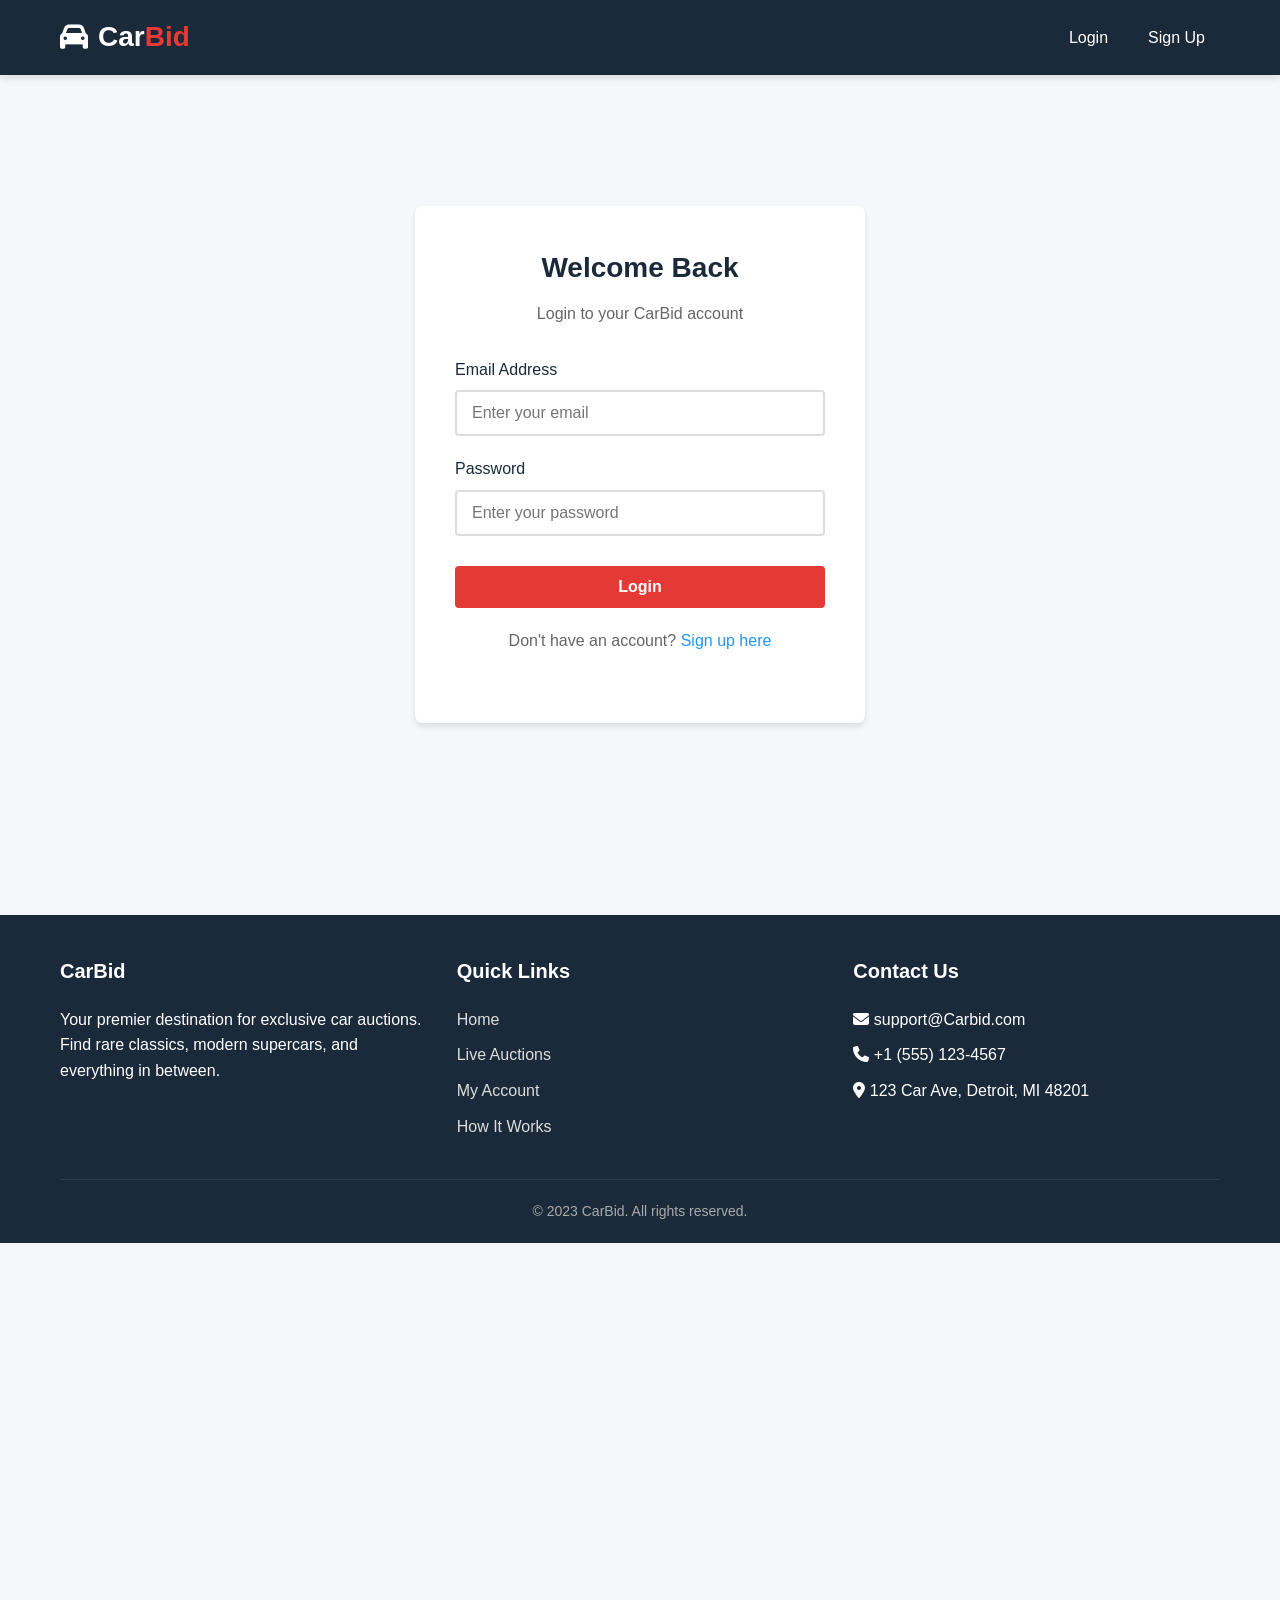
==== index.html @ 75d28a66 "Add files via upload" ====
<!doctype html>
<html lang="en">
  <head>
    <meta charset="UTF-8" />
    <meta name="viewport" content="width=device-width, initial-scale=1.0" />
    <title>CarBid</title>
    <link
      rel="stylesheet"
      href="https://cdnjs.cloudflare.com/ajax/libs/font-awesome/6.4.0/css/all.min.css"
    />
    <link rel="stylesheet" href="styles.css" />
  </head>
  <body class="logged-out">
    <!-- Header & Navigation -->
    <header>
      <div class="container">
        <nav>
          <div class="logo"><i class="fas fa-car"></i> Car<span>Bid</span></div>

          <div class="hamburger" id="hamburger">
            <i class="fas fa-bars"></i>
          </div>

          <!-- Navigation for logged in users -->
          <ul class="nav-links" id="navLinks">
            <li>
              <a href="#" class="nav-link active" data-page="home">Home</a>
            </li>
            <li>
              <a href="#" class="nav-link" data-page="auction">Live Auction</a>
            </li>
            <li>
              <a href="#" class="nav-link" data-page="profile">My Profile</a>
            </li>
            <li>
              <a href="#" class="nav-link" data-page="checkout">Checkout</a>
            </li>
            <li><a href="#" id="logoutBtn">Logout</a></li>
          </ul>

          <!-- Logged in users -->
          <div class="user-info">
            <i class="fas fa-user-circle"></i>
            <span id="username">Alex Morgan</span>
          </div>

          <!-- Logged out users -->
          <div class="auth-links">
            <a href="#" class="login-link" data-page="login">Login</a>
            <a href="#" class="signup-link" data-page="signup">Sign Up</a>
          </div>
        </nav>
      </div>
    </header>

    <!-- Main Content -->
    <main>
      <!-- Login Page -->
      <section class="page" id="login">
        <div class="container">
          <div class="auth-container">
            <div class="auth-box">
              <h2>Welcome Back</h2>
              <p>Login to your CarBid account</p>

              <form class="auth-form" id="loginForm">
                <div class="form-group">
                  <label for="loginEmail">Email Address</label>
                  <input
                    type="email"
                    id="loginEmail"
                    placeholder="Enter your email"
                    required
                  />
                </div>

                <div class="form-group">
                  <label for="loginPassword">Password</label>
                  <input
                    type="password"
                    id="loginPassword"
                    placeholder="Enter your password"
                    required
                  />
                </div>

                <button type="submit" class="btn">Login</button>
              </form>

              <div class="auth-switch">
                <p>
                  Don't have an account?
                  <a href="#" data-page="signup">Sign up here</a>
                </p>
              </div>
            </div>
          </div>
        </div>
      </section>

      <!-- Signup Page -->
      <section class="page" id="signup">
        <div class="container">
          <div class="auth-container">
            <div class="auth-box">
              <h2>Create Account</h2>
              <p>Join CarBid to start bidding on amazing cars</p>

              <form class="auth-form" id="signupForm">
                <div class="form-group">
                  <label for="signupName">Full Name</label>
                  <input
                    type="text"
                    id="signupName"
                    placeholder="Enter your full name"
                    required
                  />
                </div>

                <div class="form-group">
                  <label for="signupEmail">Email Address</label>
                  <input
                    type="email"
                    id="signupEmail"
                    placeholder="Enter your email"
                    required
                  />
                </div>

                <div class="form-group">
                  <label for="signupPassword">Password</label>
                  <input
                    type="password"
                    id="signupPassword"
                    placeholder="Create a password"
                    required
                  />
                </div>

                <div class="form-group">
                  <label for="confirmPassword">Confirm Password</label>
                  <input
                    type="password"
                    id="confirmPassword"
                    placeholder="Confirm your password"
                    required
                  />
                </div>

                <button type="submit" class="btn">Create Account</button>
              </form>

              <div class="auth-switch">
                <p>
                  Already have an account?
                  <a href="#" data-page="login">Login here</a>
                </p>
              </div>
            </div>
          </div>
        </div>
      </section>

      <!-- Home/Landing Page -->
      <section class="page active" id="home">
        <div class="container">
          <div class="hero">
            <h1>Discover Rare & Classic Cars</h1>
            <p>
              Join thousands of car enthusiasts in exclusive auctions. From
              vintage classics to modern supercars, find your dream vehicle.
            </p>
            <a href="#" class="btn" data-page="auction">Browse Cars</a>
          </div>

          <div class="featured-cars">
            <h2 class="section-title">Featured Car Auctions</h2>
            <div class="car-grid" id="featuredCars">
              <!-- Car cards -->
            </div>
          </div>
        </div>
      </section>

      <!-- Auction Page -->
      <section class="page" id="auction">
        <div class="container">
          <h2 class="section-title">
            Live Auction: 1967 Ford Mustang Shelby GT500
          </h2>

          <div class="car-detail">
            <div class="car-images">
              <img
                src="./images/ford3.jpg"
                alt="1967 Ford Mustang Shelby GT500"
                class="main-image"
                id="mainImage"
              />
              <div class="thumbnail-container">
                <img
                  src="./images/ford3.jpg"
                  alt="Car Thumbnail 3"
                  class="thumbnail"
                  data-image="./images/ford3.jpg"
                />
                <img
                  src="./images/ford4.jpg"
                  alt="Car Thumbnail 3"
                  class="thumbnail"
                  data-image="./images/ford4.jpg"
                />
                <img
                  src="./images/ford5.jpg"
                  alt="Car Thumbnail 3"
                  class="thumbnail"
                  data-image="./images/ford5.jpg"
                />
              </div>
            </div>

            <div class="car-sidebar">
              <div class="current-bid">$125,500</div>
              <div class="bid-info">
                <div>
                  <p>Current Bid</p>
                  <p>Starting Bid: <strong>$95,000</strong></p>
                </div>
                <div>
                  <p>Bids: <strong>32</strong></p>
                  <p><i class="fas fa-users"></i> 18 bidders</p>
                </div>
              </div>

              <div class="time-left">
                <i class="fas fa-clock"></i>
                <span>Auction ends in:</span>
              </div>
              <div class="countdown" id="auctionCountdown">
                <!-- Countdown -->
              </div>

              <div class="bid-form">
                <h3>Place Your Bid</h3>
                <div class="bid-input">
                  <input
                    type="number"
                    id="bidAmount"
                    min="125500"
                    value="126000"
                    step="500"
                  />
                  <button id="placeBid">Place Bid</button>
                </div>
                <p>Minimum bid: <strong>$126,000</strong></p>
              </div>

              <div
                class="car-details"
                style="margin-top: 25px; background: none; padding: 0"
              >
                <h3>Car Details</h3>
                <p>
                  This 1967 Ford Mustang Shelby GT500 is a numbers-matching
                  example with only 42,000 original miles. Finished in iconic
                  blue with white racing stripes, it features the original 428ci
                  V8 engine and 4-speed manual transmission. Complete with
                  documentation and recent full restoration.
                </p>
                <p><strong>Year:</strong> 1967</p>
                <p><strong>Mileage:</strong> 42,000 miles</p>
                <p><strong>Engine:</strong> 428ci V8</p>
                <p><strong>Transmission:</strong> 4-speed manual</p>
                <p><strong>Condition:</strong> Restored</p>
                <p><strong>Location:</strong> Los Angeles, CA</p>
              </div>
            </div>
          </div>

          <!-- Bidders List Section -->

          <div class="bid-history">
            <h3>Current Bidders</h3>
            <div id="bidHistoryList">
              <!-- Bid history -->
            </div>
          </div>
        </div>
      </section>

      <!-- Profile Page -->
      <section class="page" id="profile">
        <div class="container">
          <div class="profile-header">
            <img
              src="https://images.unsplash.com/photo-1507003211169-0a1dd7228f2d?ixlib=rb-4.0.3&ixid=M3wxMjA3fDB8MHxwaG90by1wYWdlfHx8fGVufDB8fHx8fA%3D%3D&Car=format&fit=crop&w=500&q=80"
              alt="Profile Picture"
              class="profile-avatar"
            />
            <div class="profile-info">
              <h2>Alex Morgan</h2>
              <p><i class="fas fa-map-marker-alt"></i> New York, USA</p>
              <p>Car enthusiast since 2015</p>
              <div class="profile-stats">
                <div class="stat">
                  <div class="stat-value">18</div>
                  <div class="stat-label">Cars Won</div>
                </div>
                <div class="stat">
                  <div class="stat-value">87</div>
                  <div class="stat-label">Total Bids</div>
                </div>
                <div class="stat">
                  <div class="stat-value">100%</div>
                  <div class="stat-label">Positive Feedback</div>
                </div>
              </div>
            </div>
          </div>

          <div class="profile-content">
            <div class="profile-card">
              <h3>My Active Bids</h3>
              <div id="activeBids">
                <!-- Active bids -->
              </div>
            </div>

            <div class="profile-card">
              <h3>Won Auctions</h3>
              <div id="wonAuctions">
                <!-- Won auctions -->
              </div>
            </div>

            <div class="profile-card">
              <h3>Account Settings</h3>
              <div class="form-group">
                <label for="profileName">Full Name</label>
                <input type="text" id="profileName" value="Alex Morgan" />
              </div>
              <div class="form-group">
                <label for="profileEmail">Email Address</label>
                <input
                  type="email"
                  id="profileEmail"
                  value="alex.morgan@example.com"
                />
              </div>
              <div class="form-group">
                <label for="profileLocation">Location</label>
                <input type="text" id="profileLocation" value="New York, USA" />
              </div>
              <button class="btn" style="width: 100%; margin-top: 10px">
                Update Profile
              </button>
            </div>
          </div>
        </div>
      </section>

      <!-- Checkout Page -->
      <section class="page" id="checkout">
        <div class="container">
          <h2 class="section-title">Checkout</h2>

          <div class="checkout-container">
            <div class="checkout-form">
              <h3>Shipping Information</h3>
              <div class="form-group">
                <label for="fullName">Full Name</label>
                <input type="text" id="fullName" value="Alex Morgan" />
              </div>
              <div class="form-group">
                <label for="address">Address</label>
                <input type="text" id="address" value="123 Main Street" />
              </div>
              <div class="form-row">
                <div class="form-group">
                  <label for="city">City</label>
                  <input type="text" id="city" value="New York" />
                </div>
                <div class="form-group">
                  <label for="state">State</label>
                  <input type="text" id="state" value="NY" />
                </div>
                <div class="form-group">
                  <label for="zipCode">ZIP Code</label>
                  <input type="text" id="zipCode" value="10001" />
                </div>
              </div>

              <h3 style="margin-top: 30px">Payment Method</h3>
              <div class="form-group">
                <label for="cardNumber">Card Number</label>
                <input
                  type="text"
                  id="cardNumber"
                  value="**** **** **** 1234"
                />
              </div>
              <div class="form-row">
                <div class="form-group">
                  <label for="expiryDate">Expiry Date</label>
                  <input type="text" id="expiryDate" value="12/25" />
                </div>
                <div class="form-group">
                  <label for="cvv">CVV</label>
                  <input type="text" id="cvv" value="***" />
                </div>
              </div>

              <button
                class="btn"
                id="completePurchase"
                style="width: 100%; margin-top: 20px; padding: 15px"
              >
                Complete Purchase
              </button>
            </div>

            <div class="checkout-summary">
              <h3>Order Summary</h3>
              <div class="checkout-item">
                <img
                  src="./images/ford4.jpg"
                  alt="1967 Ford Mustang Shelby GT500"
                />
                <div>
                  <h4>1967 Ford Mustang Shelby GT500</h4>
                  <p>Winning Bid: <strong>$125,500</strong></p>
                </div>
              </div>

              <div class="summary-item">
                <span>Item Subtotal</span>
                <span>$125,500.00</span>
              </div>
              <div class="summary-item">
                <span>Shipping</span>
                <span>$2,500.00</span>
              </div>
              <div class="summary-item">
                <span>Tax</span>
                <span>$10,040.00</span>
              </div>
              <div class="summary-item summary-total">
                <span>Total</span>
                <span>$138,040.00</span>
              </div>

              <div style="margin-top: 25px; font-size: 14px; color: #666">
                <p>
                  <i class="fas fa-shield-alt"></i> Your payment is secure and
                  encrypted
                </p>
                <p><i class="fas fa-undo"></i> 7-day inspection period</p>
                <p>
                  <i class="fas fa-shipping-fast"></i> Vehicle delivery: 10-14
                  business days
                </p>
              </div>
            </div>
          </div>
        </div>
      </section>
    </main>

    <!-- Footer -->
    <footer>
      <div class="container">
        <div class="footer-content">
          <div class="footer-section">
            <h3>CarBid</h3>
            <p>
              Your premier destination for exclusive car auctions. Find rare
              classics, modern supercars, and everything in between.
            </p>
          </div>
          <div class="footer-section">
            <h3>Quick Links</h3>
            <ul>
              <li><a href="#" data-page="home">Home</a></li>
              <li><a href="#" data-page="auction">Live Auctions</a></li>
              <li><a href="#" data-page="profile">My Account</a></li>
              <li><a href="#">How It Works</a></li>
            </ul>
          </div>
          <div class="footer-section">
            <h3>Contact Us</h3>
            <ul>
              <li><i class="fas fa-envelope"></i> support@Carbid.com</li>
              <li><i class="fas fa-phone"></i> +1 (555) 123-4567</li>
              <li>
                <i class="fas fa-map-marker-alt"></i> 123 Car Ave, Detroit, MI
                48201
              </li>
            </ul>
          </div>
        </div>

        <div class="copyright">
          <p>&copy; 2023 CarBid. All rights reserved.</p>
        </div>
      </div>
    </footer>

    <!-- Notification -->
    <div class="notification" id="notification">
      <span id="notificationText">Your bid has been placed successfully!</span>
    </div>
    <script type="module">
      //
      // if (isLoggedIn === true) {
      //   console.log(isLoggedIn);
      //   return navigateToPage("home");
      // } else {
      //   console.log("false");
      //   return navigateToPage("login");
      // }
      window.addEventListener("load", function () {
        if (!isLoggedIn) {
          navigateToPage("login");
        } 
      });
    </script>
    <script src="index.js"></script>
  </body>
</html>
---- styles.css ----
* {
    margin: 0;
    padding: 0;
    box-sizing: border-box;
    font-family: 'Segoe UI', Tahoma, Geneva, Verdana, sans-serif;
}

:root {
    --primary: #1a2a3a;
    --secondary: #e53935;
    --accent: #2196f3;
    --light: #f5f7fa;
    --dark: #1a2a3a;
    --success: #4caf50;
    --warning: #ff9800;
    --shadow: 0 4px 6px rgba(0, 0, 0, 0.1);
    --transition: all 0.3s ease;
}

body {
    background-color: #f5f7fa;
    color: #333;
    line-height: 1.6;
}

.container {
    width: 100%;
    max-width: 1200px;
    margin: 0 auto;
    padding: 0 20px;
}

/* Header & Navigation */
header {
    background-color: var(--primary);
    color: white;
    padding: 15px 0;
    position: sticky;
    top: 0;
    z-index: 100;
    box-shadow: var(--shadow);
}

nav {
    display: flex;
    justify-content: space-between;
    align-items: center;
}

.logo {
    font-size: 28px;
    font-weight: 700;
    color: white;
    display: flex;
    align-items: center;
}

.logo span {
    color: var(--secondary);
}

.logo i {
    margin-right: 10px;
}

.nav-links {
    display: flex;
    list-style: none;
}

.nav-links li {
    margin-left: 25px;
}

.nav-links a {
    color: white;
    text-decoration: none;
    font-weight: 500;
    padding: 8px 12px;
    border-radius: 4px;
    transition: var(--transition);
}

.nav-links a:hover, .nav-links a.active {
    background-color: var(--secondary);
}

.user-info {
    display: flex;
    align-items: center;
}

.user-info i {
    margin-right: 8px;
    font-size: 20px;
}
@media (max-width: 768px){
    nav .user-info{
        display: none;
    }
}
.hamburger {
    display: none;
    font-size: 24px;
    cursor: pointer;
}

/* Authentication Links */
.auth-links {
    display: flex;
    gap: 10px;
}

.auth-links a {
    color: white;
    text-decoration: none;
    padding: 8px 15px;
    border-radius: 4px;
    font-weight: 500;
    transition: var(--transition);
}

.auth-links .login-btn {
    background-color: transparent;
    border: 1px solid rgba(255, 255, 255, 0.3);
}

.auth-links .signup-btn {
    background-color: var(--secondary);
}

.auth-links a:hover {
    background-color: var(--secondary);
}

/* Main Content */
main {
    min-height: calc(100vh - 150px);
}

/* Page Sections - Hidden by default */
.page {
    display: none;
    padding: 30px 0;
}

.page.active {
    display: block;
}

/* Login & Signup Pages */
.auth-container {
    display: flex;
    justify-content: center;
    align-items: center;
    min-height: 80vh;
}

.auth-box {
    background-color: white;
    border-radius: 8px;
    padding: 40px;
    width: 100%;
    max-width: 450px;
    box-shadow: var(--shadow);
}

.auth-box h2 {
    font-size: 28px;
    color: var(--primary);
    margin-bottom: 10px;
    text-align: center;
}

.auth-box p {
    color: #666;
    margin-bottom: 30px;
    text-align: center;
}

.auth-form .form-group {
    margin-bottom: 20px;
}

.auth-form label {
    display: block;
    margin-bottom: 8px;
    font-weight: 500;
    color: var(--primary);
}

.auth-form input {
    width: 100%;
    padding: 12px 15px;
    border: 2px solid #ddd;
    border-radius: 4px;
    font-size: 16px;
    transition: var(--transition);
}

.auth-form input:focus {
    border-color: var(--accent);
    outline: none;
}

.auth-form .btn {
    width: 100%;
    margin-top: 10px;
}

.auth-switch {
    text-align: center;
    margin-top: 20px;
    color: #666;
}

.auth-switch a {
    color: var(--accent);
    text-decoration: none;
    font-weight: 500;
}

/* Landing Page */
.hero {
    background: linear-gradient(rgba(6, 22, 18, 0.15), rgba(12, 44, 36, 0.30)), url('./images/hero.jpg');
    background-size: cover;
    background-position: center;
    color: white;
    padding: 80px 0;
    text-align: center;
    border-radius: 8px;
    margin-bottom: 40px;
}

.hero h1 {
    font-size: 48px;
    margin-bottom: 20px;
}

.hero p {
    font-size: 20px;
    max-width: 700px;
    margin: 0 auto 30px;
}

.btn {
    display: inline-block;
    background-color: var(--secondary);
    color: white;
    padding: 12px 30px;
    border: none;
    border-radius: 4px;
    cursor: pointer;
    font-weight: 600;
    text-decoration: none;
    transition: var(--transition);
    font-size: 16px;
}

.btn:hover {
    background-color: #c62828;
    transform: translateY(-3px);
    box-shadow: 0 10px 20px rgba(0, 0, 0, 0.2);
}

.featured-cars {
    margin-top: 50px;
}

.section-title {
    font-size: 32px;
    margin-bottom: 30px;
    color: var(--primary);
    position: relative;
    padding-bottom: 10px;
}

.section-title:after {
    content: '';
    position: absolute;
    bottom: 0;
    left: 0;
    width: 70px;
    height: 4px;
    background-color: var(--secondary);
}

.car-grid {
    display: grid;
    grid-template-columns: repeat(auto-fill, minmax(280px, 1fr));
    gap: 25px;
}

.car-card {
    background-color: white;
    border-radius: 8px;
    overflow: hidden;
    box-shadow: var(--shadow);
    transition: var(--transition);
}

.car-card:hover {
    transform: translateY(-10px);
    box-shadow: 0 15px 30px rgba(0, 0, 0, 0.15);
}

.car-img {
    height: 200px;
    width: 100%;
    object-fit: cover;
}

.car-info {
    padding: 20px;
}

.car-title {
    font-size: 20px;
    margin-bottom: 10px;
    color: var(--primary);
}

.car-details {
    color: #666;
    margin-bottom: 15px;
    font-size: 14px;
    display: flex;
    flex-wrap: wrap;
    gap: 10px;
}

.car-details span {
    background-color: #f0f0f0;
    padding: 3px 8px;
    border-radius: 4px;
    font-size: 12px;
}

.car-price {
    font-size: 22px;
    font-weight: 700;
    color: var(--secondary);
    margin-bottom: 15px;
}

.time-left {
    display: flex;
    align-items: center;
    color: var(--primary);
    font-weight: 500;
    margin-bottom: 15px;
}

.time-left i {
    margin-right: 8px;
    color: var(--secondary);
}

/* Auction Page */
.car-detail {
    display: flex;
    flex-wrap: wrap;
    gap: 30px;
    margin-bottom: 40px;
}

.car-images {
    flex: 1;
    min-width: 300px;
}

.main-image {
    width: 100%;
    height: 400px;
    object-fit: cover;
    border-radius: 8px;
    margin-bottom: 15px;
}

.thumbnail-container {
    display: flex;
    gap: 10px;
}

.thumbnail {
    width: 80px;
    height: 80px;
    object-fit: cover;
    border-radius: 4px;
    cursor: pointer;
    opacity: 0.7;
    transition: var(--transition);
}

.thumbnail.active, .thumbnail:hover {
    opacity: 1;
    border: 2px solid var(--secondary);
}

.car-sidebar {
    flex: 1;
    min-width: 300px;
    background-color: white;
    padding: 25px;
    border-radius: 8px;
    box-shadow: var(--shadow);
}

.current-bid {
    font-size: 36px;
    color: var(--secondary);
    font-weight: 700;
    margin-bottom: 10px;
}

.bid-info {
    display: flex;
    justify-content: space-between;
    margin-bottom: 20px;
    padding-bottom: 15px;
    border-bottom: 1px solid #eee;
}

.bid-form {
    margin-top: 25px;
}

.bid-input {
    display: flex;
    margin-bottom: 20px;
}

.bid-input input {
    flex: 1;
    padding: 12px 15px;
    border: 2px solid #ddd;
    border-radius: 4px 0 0 4px;
    font-size: 16px;
}

.bid-input button {
    background-color: var(--accent);
    color: white;
    border: none;
    padding: 0 20px;
    border-radius: 0 4px 4px 0;
    cursor: pointer;
    font-weight: 600;
    transition: var(--transition);
}

.bid-input button:hover {
    background-color: #1976d2;
}

/* Bidders List Section */
.bidders-section {
    background-color: white;
    border-radius: 8px;
    padding: 25px;
    margin-top: 30px;
    box-shadow: var(--shadow);
}

.bidders-list {
    display: grid;
    grid-template-columns: repeat(auto-fill, minmax(200px, 1fr));
    gap: 15px;
    margin-top: 20px;
}

.bidder-card {
    display: flex;
    align-items: center;
    padding: 15px;
    background-color: #f9f9f9;
    border-radius: 8px;
    transition: var(--transition);
}

.bidder-card:hover {
    background-color: #f0f0f0;
}

.bidder-avatar {
    width: 50px;
    height: 50px;
    border-radius: 50%;
    object-fit: cover;
    margin-right: 15px;
}

.bidder-info h4 {
    font-size: 16px;
    margin-bottom: 5px;
    color: var(--primary);
}

.bidder-info p {
    font-size: 14px;
    color: #666;
}

.bidder-bid {
    margin-left: auto;
    font-weight: 700;
    color: var(--secondary);
}

.bid-history {
    background-color: white;
    border-radius: 8px;
    padding: 25px;
    box-shadow: var(--shadow);
    margin-top: 30px;
}

.bid-history h3 {
    margin-bottom: 20px;
    color: var(--primary);
}

.bid-item {
    display: flex;
    justify-content: space-between;
    padding: 12px 0;
    border-bottom: 1px solid #eee;
}

.bid-item:last-child {
    border-bottom: none;
}

/* Profile Page */
.profile-header {
    background-color: white;
    border-radius: 8px;
    padding: 30px;
    margin-bottom: 30px;
    box-shadow: var(--shadow);
    display: flex;
    align-items: center;
    flex-wrap: wrap;
    gap: 25px;
}

.profile-avatar {
    width: 120px;
    height: 120px;
    border-radius: 50%;
    object-fit: cover;
    border: 5px solid var(--light);
}

.profile-info h2 {
    font-size: 28px;
    color: var(--primary);
    margin-bottom: 5px;
}

.profile-info p {
    color: #666;
    margin-bottom: 10px;
}

.profile-stats {
    display: flex;
    gap: 30px;
    margin-top: 15px;
}

.stat {
    text-align: center;
}

.stat-value {
    font-size: 24px;
    font-weight: 700;
    color: var(--secondary);
}

.stat-label {
    font-size: 14px;
    color: #666;
}

.profile-content {
    display: grid;
    grid-template-columns: repeat(auto-fill, minmax(300px, 1fr));
    gap: 25px;
}

.profile-card {
    background-color: white;
    border-radius: 8px;
    padding: 25px;
    box-shadow: var(--shadow);
}

.profile-card h3 {
    color: var(--primary);
    margin-bottom: 20px;
    padding-bottom: 10px;
    border-bottom: 1px solid #eee;
}

/* Checkout Page */
.checkout-container {
    display: flex;
    flex-wrap: wrap;
    gap: 30px;
}

.checkout-form {
    flex: 2;
    min-width: 300px;
    background-color: white;
    border-radius: 8px;
    padding: 30px;
    box-shadow: var(--shadow);
}

.checkout-summary {
    flex: 1;
    min-width: 250px;
    background-color: white;
    border-radius: 8px;
    padding: 30px;
    box-shadow: var(--shadow);
    align-self: flex-start;
}

.form-group {
    margin-bottom: 20px;
}

.form-group label {
    display: block;
    margin-bottom: 8px;
    font-weight: 500;
    color: var(--primary);
}

.form-group input, .form-group select {
    width: 100%;
    padding: 12px 15px;
    border: 2px solid #ddd;
    border-radius: 4px;
    font-size: 16px;
    transition: var(--transition);
}

.form-group input:focus, .form-group select:focus {
    border-color: var(--accent);
    outline: none;
}

.form-row {
    display: flex;
    gap: 15px;
}

.form-row .form-group {
    flex: 1;
}

.summary-item {
    display: flex;
    justify-content: space-between;
    padding: 12px 0;
    border-bottom: 1px solid #eee;
}

.summary-total {
    font-size: 22px;
    font-weight: 700;
    color: var(--primary);
    margin-top: 15px;
    padding-top: 15px;
    border-top: 2px solid #eee;
}

.checkout-item {
    display: flex;
    align-items: center;
    margin-bottom: 20px;
    padding-bottom: 20px;
    border-bottom: 1px solid #eee;
}

.checkout-item img {
    width: 80px;
    height: 80px;
    object-fit: cover;
    border-radius: 4px;
    margin-right: 15px;
}

/* Footer */
footer {
    background-color: var(--primary);
    color: white;
    padding: 40px 0 20px;
    margin-top: 60px;
}

.footer-content {
    display: flex;
    flex-wrap: wrap;
    justify-content: space-between;
    gap: 30px;
    margin-bottom: 30px;
}

.footer-section {
    flex: 1;
    min-width: 200px;
}

.footer-section h3 {
    font-size: 20px;
    margin-bottom: 20px;
    color: white;
}

.footer-section ul {
    list-style: none;
}

.footer-section ul li {
    margin-bottom: 10px;
}

.footer-section ul li a {
    color: #ddd;
    text-decoration: none;
    transition: var(--transition);
}

.footer-section ul li a:hover {
    color: var(--secondary);
    padding-left: 5px;
}

.copyright {
    text-align: center;
    padding-top: 20px;
    border-top: 1px solid rgba(255, 255, 255, 0.1);
    color: #aaa;
    font-size: 14px;
}

/* Responsive Design */
@media (max-width: 992px) {
    .hero h1 {
        font-size: 36px;
    }
    
    .hero p {
        font-size: 18px;
    }
}

@media (max-width: 768px) {
    .hamburger {
        display: block;
    }
    
    .nav-links {
        position: fixed;
        top: 70px;
        left: -100%;
        flex-direction: column;
        background-color: var(--primary);
        width: 100%;
        text-align: center;
        padding: 20px 0;
        transition: var(--transition);
        box-shadow: 0 10px 15px rgba(0, 0, 0, 0.1);
    }
    
    .nav-links.active {
        left: 0;
    }
    
    .nav-links li {
        margin: 15px 0;
    }
    
    .auth-links {
        display: none;
    }
    
    .hero {
        padding: 50px 0;
    }
    
    .hero h1 {
        font-size: 32px;
    }
    
    .hero p {
        font-size: 16px;
    }
    
    .section-title {
        font-size: 28px;
    }
    
    .car-detail {
        flex-direction: column;
    }
}

@media (max-width: 576px) {
    .container {
        padding: 0 15px;
    }
    
    .hero {
        padding: 40px 0;
    }
    
    .btn {
        padding: 10px 20px;
        font-size: 15px;
    }
    
    .car-price {
        font-size: 20px;
    }
    
    .current-bid {
        font-size: 30px;
    }
    
    .profile-header {
        flex-direction: column;
        text-align: center;
    }
    
    .profile-stats {
        justify-content: center;
    }
    
    .form-row {
        flex-direction: column;
        gap: 0;
    }
    
    .auth-box {
        padding: 30px 20px;
    }
}

/* Notifications */
.notification {
    position: fixed;
    bottom: 20px;
    right: 20px;
    background-color: var(--success);
    color: white;
    padding: 15px 25px;
    border-radius: 4px;
    box-shadow: 0 5px 15px rgba(0, 0, 0, 0.2);
    z-index: 1000;
    transform: translateY(100px);
    opacity: 0;
    transition: var(--transition);
}

.notification.show {
    transform: translateY(0);
    opacity: 1;
}

/* Countdown timer */
.countdown {
    display: flex;
    justify-content: center;
    gap: 10px;
    margin-top: 10px;
}

.countdown-item {
    text-align: center;
    background-color: var(--primary);
    color: white;
    padding: 8px;
    border-radius: 4px;
    min-width: 50px;
}

.countdown-value {
    font-size: 20px;
    font-weight: 700;
}

.countdown-label {
    font-size: 10px;
    text-transform: uppercase;
}

/* Authentication state */
.logged-in .login-link,
.logged-in .signup-link {
    display: none;
}

.logged-out .user-info,
.logged-out .nav-links {
    display: none;
}

/* Hidden elements */
.hidden {
    display: none !important;
}
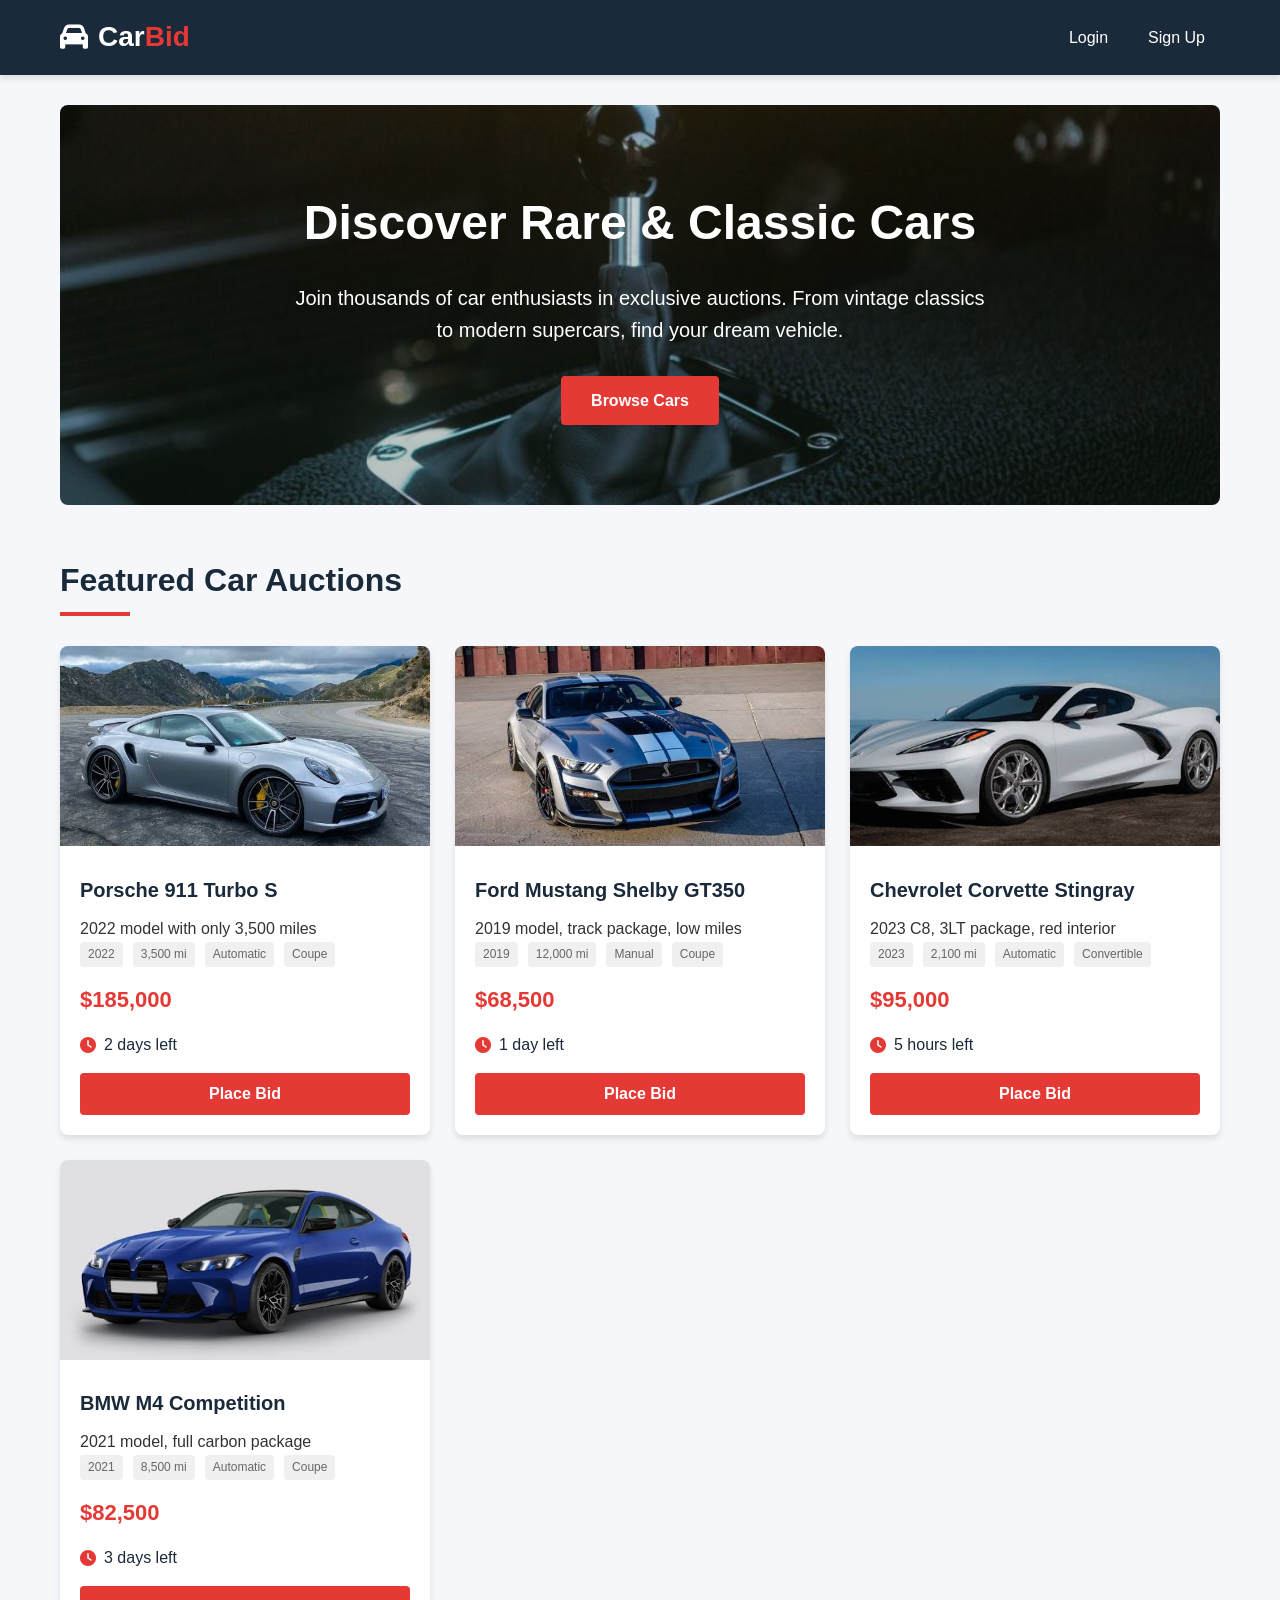
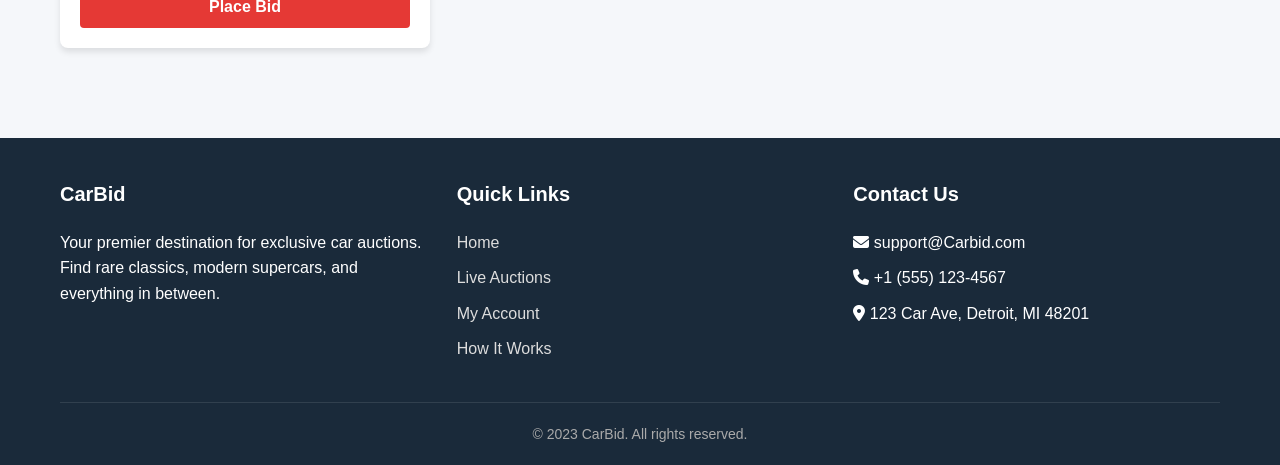
==== commit b3973d4e: "Add files via upload" ====
--- a/index.html
+++ b/index.html
@@ -55,112 +55,6 @@
 
     <!-- Main Content -->
     <main>
-      <!-- Login Page -->
-      <section class="page" id="login">
-        <div class="container">
-          <div class="auth-container">
-            <div class="auth-box">
-              <h2>Welcome Back</h2>
-              <p>Login to your CarBid account</p>
-
-              <form class="auth-form" id="loginForm">
-                <div class="form-group">
-                  <label for="loginEmail">Email Address</label>
-                  <input
-                    type="email"
-                    id="loginEmail"
-                    placeholder="Enter your email"
-                    required
-                  />
-                </div>
-
-                <div class="form-group">
-                  <label for="loginPassword">Password</label>
-                  <input
-                    type="password"
-                    id="loginPassword"
-                    placeholder="Enter your password"
-                    required
-                  />
-                </div>
-
-                <button type="submit" class="btn">Login</button>
-              </form>
-
-              <div class="auth-switch">
-                <p>
-                  Don't have an account?
-                  <a href="#" data-page="signup">Sign up here</a>
-                </p>
-              </div>
-            </div>
-          </div>
-        </div>
-      </section>
-
-      <!-- Signup Page -->
-      <section class="page" id="signup">
-        <div class="container">
-          <div class="auth-container">
-            <div class="auth-box">
-              <h2>Create Account</h2>
-              <p>Join CarBid to start bidding on amazing cars</p>
-
-              <form class="auth-form" id="signupForm">
-                <div class="form-group">
-                  <label for="signupName">Full Name</label>
-                  <input
-                    type="text"
-                    id="signupName"
-                    placeholder="Enter your full name"
-                    required
-                  />
-                </div>
-
-                <div class="form-group">
-                  <label for="signupEmail">Email Address</label>
-                  <input
-                    type="email"
-                    id="signupEmail"
-                    placeholder="Enter your email"
-                    required
-                  />
-                </div>
-
-                <div class="form-group">
-                  <label for="signupPassword">Password</label>
-                  <input
-                    type="password"
-                    id="signupPassword"
-                    placeholder="Create a password"
-                    required
-                  />
-                </div>
-
-                <div class="form-group">
-                  <label for="confirmPassword">Confirm Password</label>
-                  <input
-                    type="password"
-                    id="confirmPassword"
-                    placeholder="Confirm your password"
-                    required
-                  />
-                </div>
-
-                <button type="submit" class="btn">Create Account</button>
-              </form>
-
-              <div class="auth-switch">
-                <p>
-                  Already have an account?
-                  <a href="#" data-page="login">Login here</a>
-                </p>
-              </div>
-            </div>
-          </div>
-        </div>
-      </section>
-
       <!-- Home/Landing Page -->
       <section class="page active" id="home">
         <div class="container">
@@ -177,289 +71,6 @@
             <h2 class="section-title">Featured Car Auctions</h2>
             <div class="car-grid" id="featuredCars">
               <!-- Car cards -->
-            </div>
-          </div>
-        </div>
-      </section>
-
-      <!-- Auction Page -->
-      <section class="page" id="auction">
-        <div class="container">
-          <h2 class="section-title">
-            Live Auction: 1967 Ford Mustang Shelby GT500
-          </h2>
-
-          <div class="car-detail">
-            <div class="car-images">
-              <img
-                src="./images/ford3.jpg"
-                alt="1967 Ford Mustang Shelby GT500"
-                class="main-image"
-                id="mainImage"
-              />
-              <div class="thumbnail-container">
-                <img
-                  src="./images/ford3.jpg"
-                  alt="Car Thumbnail 3"
-                  class="thumbnail"
-                  data-image="./images/ford3.jpg"
-                />
-                <img
-                  src="./images/ford4.jpg"
-                  alt="Car Thumbnail 3"
-                  class="thumbnail"
-                  data-image="./images/ford4.jpg"
-                />
-                <img
-                  src="./images/ford5.jpg"
-                  alt="Car Thumbnail 3"
-                  class="thumbnail"
-                  data-image="./images/ford5.jpg"
-                />
-              </div>
-            </div>
-
-            <div class="car-sidebar">
-              <div class="current-bid">$125,500</div>
-              <div class="bid-info">
-                <div>
-                  <p>Current Bid</p>
-                  <p>Starting Bid: <strong>$95,000</strong></p>
-                </div>
-                <div>
-                  <p>Bids: <strong>32</strong></p>
-                  <p><i class="fas fa-users"></i> 18 bidders</p>
-                </div>
-              </div>
-
-              <div class="time-left">
-                <i class="fas fa-clock"></i>
-                <span>Auction ends in:</span>
-              </div>
-              <div class="countdown" id="auctionCountdown">
-                <!-- Countdown -->
-              </div>
-
-              <div class="bid-form">
-                <h3>Place Your Bid</h3>
-                <div class="bid-input">
-                  <input
-                    type="number"
-                    id="bidAmount"
-                    min="125500"
-                    value="126000"
-                    step="500"
-                  />
-                  <button id="placeBid">Place Bid</button>
-                </div>
-                <p>Minimum bid: <strong>$126,000</strong></p>
-              </div>
-
-              <div
-                class="car-details"
-                style="margin-top: 25px; background: none; padding: 0"
-              >
-                <h3>Car Details</h3>
-                <p>
-                  This 1967 Ford Mustang Shelby GT500 is a numbers-matching
-                  example with only 42,000 original miles. Finished in iconic
-                  blue with white racing stripes, it features the original 428ci
-                  V8 engine and 4-speed manual transmission. Complete with
-                  documentation and recent full restoration.
-                </p>
-                <p><strong>Year:</strong> 1967</p>
-                <p><strong>Mileage:</strong> 42,000 miles</p>
-                <p><strong>Engine:</strong> 428ci V8</p>
-                <p><strong>Transmission:</strong> 4-speed manual</p>
-                <p><strong>Condition:</strong> Restored</p>
-                <p><strong>Location:</strong> Los Angeles, CA</p>
-              </div>
-            </div>
-          </div>
-
-          <!-- Bidders List Section -->
-
-          <div class="bid-history">
-            <h3>Current Bidders</h3>
-            <div id="bidHistoryList">
-              <!-- Bid history -->
-            </div>
-          </div>
-        </div>
-      </section>
-
-      <!-- Profile Page -->
-      <section class="page" id="profile">
-        <div class="container">
-          <div class="profile-header">
-            <img
-              src="https://images.unsplash.com/photo-1507003211169-0a1dd7228f2d?ixlib=rb-4.0.3&ixid=M3wxMjA3fDB8MHxwaG90by1wYWdlfHx8fGVufDB8fHx8fA%3D%3D&Car=format&fit=crop&w=500&q=80"
-              alt="Profile Picture"
-              class="profile-avatar"
-            />
-            <div class="profile-info">
-              <h2>Alex Morgan</h2>
-              <p><i class="fas fa-map-marker-alt"></i> New York, USA</p>
-              <p>Car enthusiast since 2015</p>
-              <div class="profile-stats">
-                <div class="stat">
-                  <div class="stat-value">18</div>
-                  <div class="stat-label">Cars Won</div>
-                </div>
-                <div class="stat">
-                  <div class="stat-value">87</div>
-                  <div class="stat-label">Total Bids</div>
-                </div>
-                <div class="stat">
-                  <div class="stat-value">100%</div>
-                  <div class="stat-label">Positive Feedback</div>
-                </div>
-              </div>
-            </div>
-          </div>
-
-          <div class="profile-content">
-            <div class="profile-card">
-              <h3>My Active Bids</h3>
-              <div id="activeBids">
-                <!-- Active bids -->
-              </div>
-            </div>
-
-            <div class="profile-card">
-              <h3>Won Auctions</h3>
-              <div id="wonAuctions">
-                <!-- Won auctions -->
-              </div>
-            </div>
-
-            <div class="profile-card">
-              <h3>Account Settings</h3>
-              <div class="form-group">
-                <label for="profileName">Full Name</label>
-                <input type="text" id="profileName" value="Alex Morgan" />
-              </div>
-              <div class="form-group">
-                <label for="profileEmail">Email Address</label>
-                <input
-                  type="email"
-                  id="profileEmail"
-                  value="alex.morgan@example.com"
-                />
-              </div>
-              <div class="form-group">
-                <label for="profileLocation">Location</label>
-                <input type="text" id="profileLocation" value="New York, USA" />
-              </div>
-              <button class="btn" style="width: 100%; margin-top: 10px">
-                Update Profile
-              </button>
-            </div>
-          </div>
-        </div>
-      </section>
-
-      <!-- Checkout Page -->
-      <section class="page" id="checkout">
-        <div class="container">
-          <h2 class="section-title">Checkout</h2>
-
-          <div class="checkout-container">
-            <div class="checkout-form">
-              <h3>Shipping Information</h3>
-              <div class="form-group">
-                <label for="fullName">Full Name</label>
-                <input type="text" id="fullName" value="Alex Morgan" />
-              </div>
-              <div class="form-group">
-                <label for="address">Address</label>
-                <input type="text" id="address" value="123 Main Street" />
-              </div>
-              <div class="form-row">
-                <div class="form-group">
-                  <label for="city">City</label>
-                  <input type="text" id="city" value="New York" />
-                </div>
-                <div class="form-group">
-                  <label for="state">State</label>
-                  <input type="text" id="state" value="NY" />
-                </div>
-                <div class="form-group">
-                  <label for="zipCode">ZIP Code</label>
-                  <input type="text" id="zipCode" value="10001" />
-                </div>
-              </div>
-
-              <h3 style="margin-top: 30px">Payment Method</h3>
-              <div class="form-group">
-                <label for="cardNumber">Card Number</label>
-                <input
-                  type="text"
-                  id="cardNumber"
-                  value="**** **** **** 1234"
-                />
-              </div>
-              <div class="form-row">
-                <div class="form-group">
-                  <label for="expiryDate">Expiry Date</label>
-                  <input type="text" id="expiryDate" value="12/25" />
-                </div>
-                <div class="form-group">
-                  <label for="cvv">CVV</label>
-                  <input type="text" id="cvv" value="***" />
-                </div>
-              </div>
-
-              <button
-                class="btn"
-                id="completePurchase"
-                style="width: 100%; margin-top: 20px; padding: 15px"
-              >
-                Complete Purchase
-              </button>
-            </div>
-
-            <div class="checkout-summary">
-              <h3>Order Summary</h3>
-              <div class="checkout-item">
-                <img
-                  src="./images/ford4.jpg"
-                  alt="1967 Ford Mustang Shelby GT500"
-                />
-                <div>
-                  <h4>1967 Ford Mustang Shelby GT500</h4>
-                  <p>Winning Bid: <strong>$125,500</strong></p>
-                </div>
-              </div>
-
-              <div class="summary-item">
-                <span>Item Subtotal</span>
-                <span>$125,500.00</span>
-              </div>
-              <div class="summary-item">
-                <span>Shipping</span>
-                <span>$2,500.00</span>
-              </div>
-              <div class="summary-item">
-                <span>Tax</span>
-                <span>$10,040.00</span>
-              </div>
-              <div class="summary-item summary-total">
-                <span>Total</span>
-                <span>$138,040.00</span>
-              </div>
-
-              <div style="margin-top: 25px; font-size: 14px; color: #666">
-                <p>
-                  <i class="fas fa-shield-alt"></i> Your payment is secure and
-                  encrypted
-                </p>
-                <p><i class="fas fa-undo"></i> 7-day inspection period</p>
-                <p>
-                  <i class="fas fa-shipping-fast"></i> Vehicle delivery: 10-14
-                  business days
-                </p>
-              </div>
             </div>
           </div>
         </div>
@@ -510,20 +121,15 @@
       <span id="notificationText">Your bid has been placed successfully!</span>
     </div>
     <script type="module">
-      //
-      // if (isLoggedIn === true) {
-      //   console.log(isLoggedIn);
-      //   return navigateToPage("home");
-      // } else {
-      //   console.log("false");
-      //   return navigateToPage("login");
-      // }
+      import { initializeShared } from "./js/shared.js";
+      import { initializeAuthentication } from "./js/authentication.js";
+      import { initializeHomePage } from "./js/home.js";
+
       window.addEventListener("load", function () {
-        if (!isLoggedIn) {
-          navigateToPage("login");
-        } 
+        initializeShared();
+        initializeAuthentication();
+        initializeHomePage();
       });
     </script>
-    <script src="index.js"></script>
   </body>
 </html>
